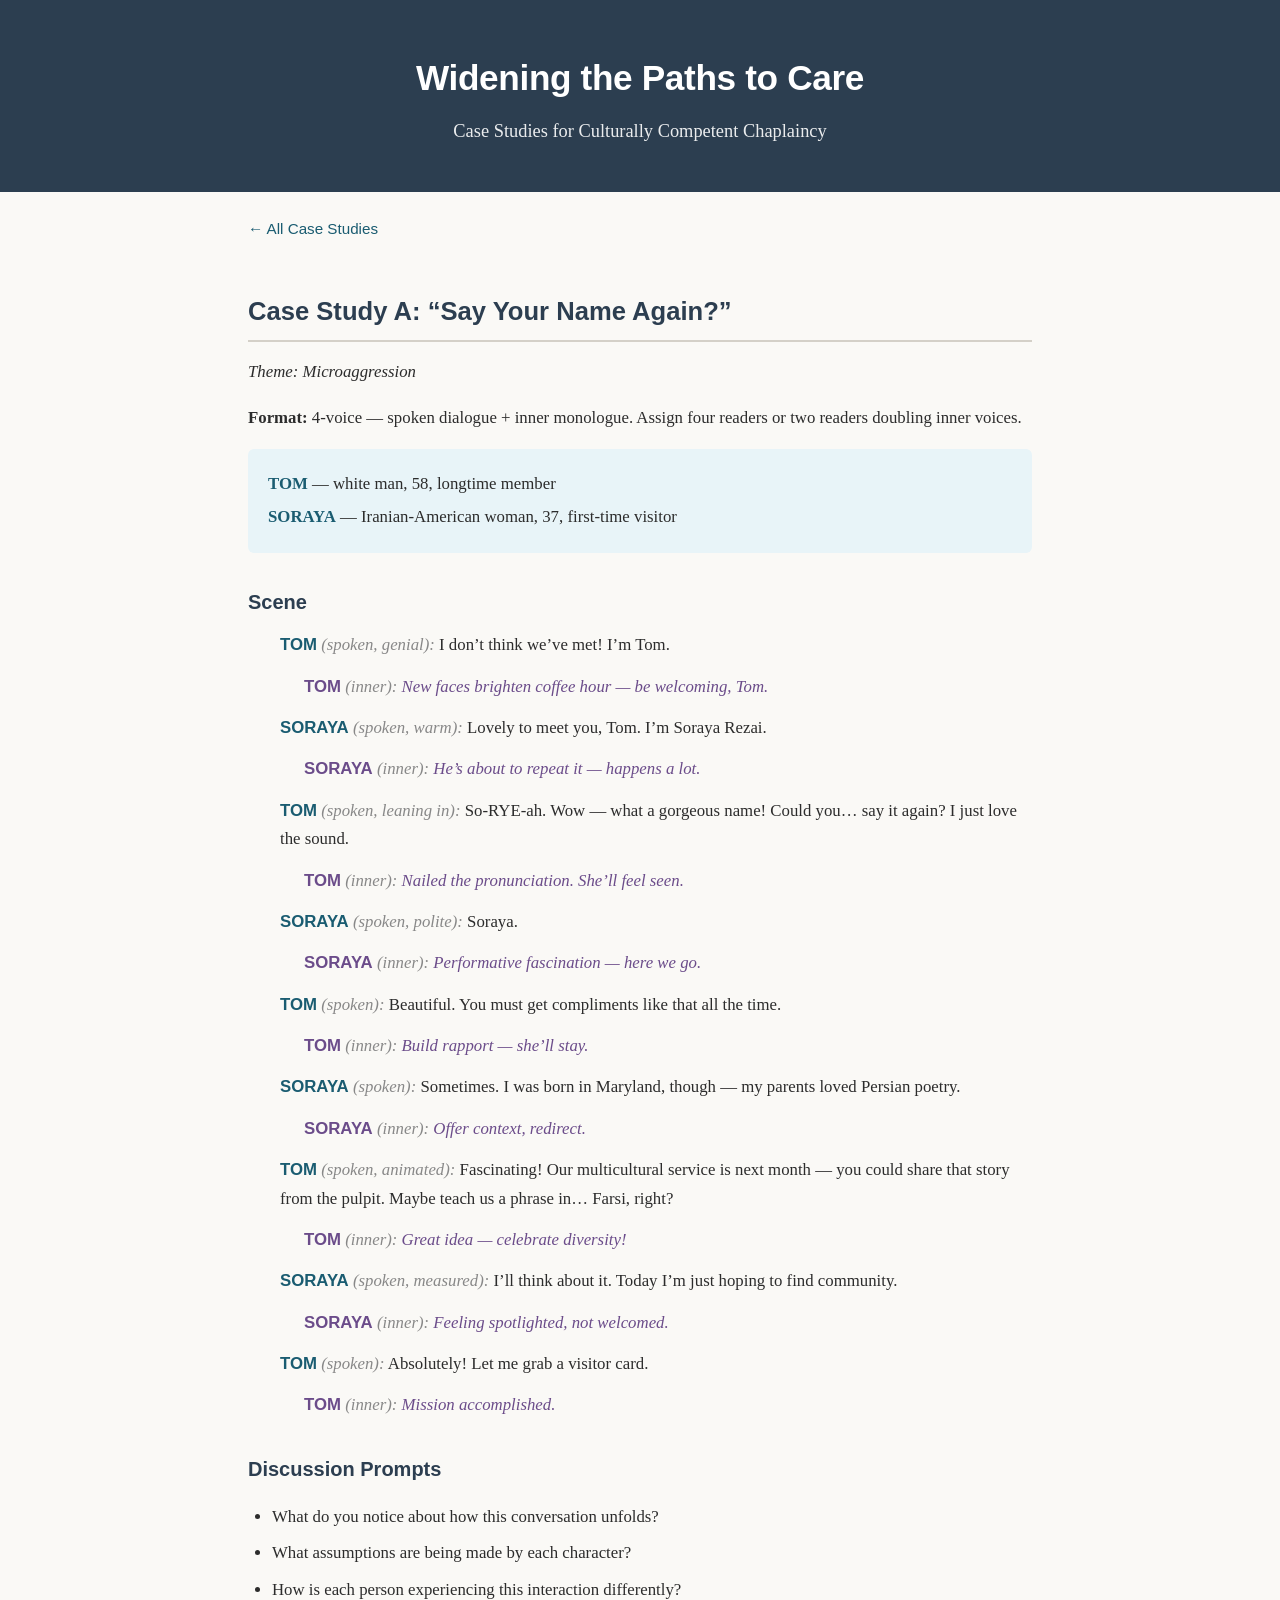
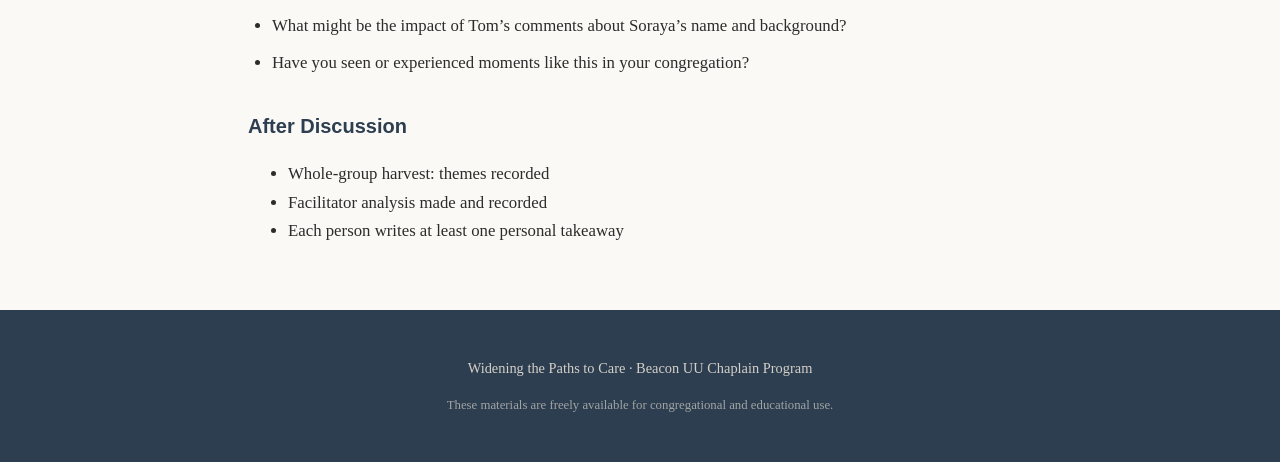
==== case-a.html @ 7339e687 "Initial site: 6 case studies for Widening the Paths to Care Static GitHub Pages site with all case s" ====
<!DOCTYPE html>
<html lang="en">
<head>
  <meta charset="UTF-8">
  <meta name="viewport" content="width=device-width, initial-scale=1.0">
  <title>Case A: Say Your Name Again? — Widening the Paths to Care</title>
  <link rel="stylesheet" href="style.css">
</head>
<body>
  <header class="site-header">
    <div class="container">
      <h1>Widening the Paths to Care</h1>
      <p class="subtitle">Case Studies for Culturally Competent Chaplaincy</p>
    </div>
  </header>

  <main class="container">
    <a href="index.html" class="back-link">&larr; All Case Studies</a>

    <h2>Case Study A: &ldquo;Say Your Name Again?&rdquo;</h2>
    <p><em>Theme: Microaggression</em></p>
    <p><strong>Format:</strong> 4-voice &mdash; spoken dialogue + inner monologue. Assign four readers or two readers doubling inner voices.</p>

    <div class="characters">
      <p><strong>TOM</strong> &mdash; white man, 58, longtime member</p>
      <p><strong>SORAYA</strong> &mdash; Iranian-American woman, 37, first-time visitor</p>
    </div>

    <h3>Scene</h3>

    <div class="line">
      <span class="speaker">TOM</span> <span class="direction">(spoken, genial):</span> I don&rsquo;t think we&rsquo;ve met! I&rsquo;m Tom.
    </div>
    <div class="line line--inner">
      <span class="speaker">TOM</span> <span class="direction">(inner):</span> <span class="thought">New faces brighten coffee hour &mdash; be welcoming, Tom.</span>
    </div>

    <div class="line">
      <span class="speaker">SORAYA</span> <span class="direction">(spoken, warm):</span> Lovely to meet you, Tom. I&rsquo;m Soraya Rezai.
    </div>
    <div class="line line--inner">
      <span class="speaker">SORAYA</span> <span class="direction">(inner):</span> <span class="thought">He&rsquo;s about to repeat it &mdash; happens a lot.</span>
    </div>

    <div class="line">
      <span class="speaker">TOM</span> <span class="direction">(spoken, leaning in):</span> So&#8209;RYE&#8209;ah. Wow &mdash; what a gorgeous name! Could you&hellip; say it again? I just love the sound.
    </div>
    <div class="line line--inner">
      <span class="speaker">TOM</span> <span class="direction">(inner):</span> <span class="thought">Nailed the pronunciation. She&rsquo;ll feel seen.</span>
    </div>

    <div class="line">
      <span class="speaker">SORAYA</span> <span class="direction">(spoken, polite):</span> Soraya.
    </div>
    <div class="line line--inner">
      <span class="speaker">SORAYA</span> <span class="direction">(inner):</span> <span class="thought">Performative fascination &mdash; here we go.</span>
    </div>

    <div class="line">
      <span class="speaker">TOM</span> <span class="direction">(spoken):</span> Beautiful. You must get compliments like that all the time.
    </div>
    <div class="line line--inner">
      <span class="speaker">TOM</span> <span class="direction">(inner):</span> <span class="thought">Build rapport &mdash; she&rsquo;ll stay.</span>
    </div>

    <div class="line">
      <span class="speaker">SORAYA</span> <span class="direction">(spoken):</span> Sometimes. I was born in Maryland, though &mdash; my parents loved Persian poetry.
    </div>
    <div class="line line--inner">
      <span class="speaker">SORAYA</span> <span class="direction">(inner):</span> <span class="thought">Offer context, redirect.</span>
    </div>

    <div class="line">
      <span class="speaker">TOM</span> <span class="direction">(spoken, animated):</span> Fascinating! Our multicultural service is next month &mdash; you could share that story from the pulpit. Maybe teach us a phrase in&hellip; Farsi, right?
    </div>
    <div class="line line--inner">
      <span class="speaker">TOM</span> <span class="direction">(inner):</span> <span class="thought">Great idea &mdash; celebrate diversity!</span>
    </div>

    <div class="line">
      <span class="speaker">SORAYA</span> <span class="direction">(spoken, measured):</span> I&rsquo;ll think about it. Today I&rsquo;m just hoping to find community.
    </div>
    <div class="line line--inner">
      <span class="speaker">SORAYA</span> <span class="direction">(inner):</span> <span class="thought">Feeling spotlighted, not welcomed.</span>
    </div>

    <div class="line">
      <span class="speaker">TOM</span> <span class="direction">(spoken):</span> Absolutely! Let me grab a visitor card.
    </div>
    <div class="line line--inner">
      <span class="speaker">TOM</span> <span class="direction">(inner):</span> <span class="thought">Mission accomplished.</span>
    </div>

    <h3>Discussion Prompts</h3>
    <div class="prompts">
      <ul>
        <li>What do you notice about how this conversation unfolds?</li>
        <li>What assumptions are being made by each character?</li>
        <li>How is each person experiencing this interaction differently?</li>
        <li>What might be the impact of Tom&rsquo;s comments about Soraya&rsquo;s name and background?</li>
        <li>Have you seen or experienced moments like this in your congregation?</li>
      </ul>
    </div>

    <h3>After Discussion</h3>
    <ul>
      <li>Whole-group harvest: themes recorded</li>
      <li>Facilitator analysis made and recorded</li>
      <li>Each person writes at least one personal takeaway</li>
    </ul>
  </main>

  <footer class="site-footer">
    <div class="container">
      <p>Widening the Paths to Care &middot; Beacon UU Chaplain Program</p>
      <p class="footer-note">These materials are freely available for congregational and educational use.</p>
    </div>
  </footer>
</body>
</html>
---- style.css ----
/* =========================================
   Widening the Paths to Care — Site Styles
   Accessible, responsive, print-friendly
   ========================================= */

:root {
  --color-bg: #faf9f6;
  --color-text: #2c2c2c;
  --color-heading: #2c3e50;
  --color-accent: #1a5c71;
  --color-accent-light: #e8f4f8;
  --color-narration: #555;
  --color-inner: #6b4c8a;
  --color-border: #d4d0c8;
  --color-card-bg: #fff;
  --color-card-hover: #f0ede6;
  --color-footer-bg: #2c3e50;
  --color-footer-text: #d4d0c8;
  --color-badge: #c0392b;
  --font-body: 'Georgia', 'Times New Roman', serif;
  --font-heading: 'Calibri', 'Segoe UI', 'Helvetica Neue', sans-serif;
  --max-width: 52rem;
}

/* Reset & base */
*, *::before, *::after { box-sizing: border-box; }

body {
  margin: 0;
  padding: 0;
  font-family: var(--font-body);
  font-size: 1.05rem;
  line-height: 1.7;
  color: var(--color-text);
  background: var(--color-bg);
}

.container {
  max-width: var(--max-width);
  margin: 0 auto;
  padding: 0 1.5rem;
}

/* Header */
.site-header {
  background: var(--color-heading);
  color: #fff;
  padding: 3rem 0 2.5rem;
  text-align: center;
}
.site-header h1 {
  font-family: var(--font-heading);
  font-size: 2.2rem;
  margin: 0 0 0.5rem;
  font-weight: 700;
  letter-spacing: -0.01em;
}
.site-header .subtitle {
  font-size: 1.15rem;
  opacity: 0.9;
  margin: 0 0 0.3rem;
}
.site-header .tagline {
  font-size: 0.9rem;
  opacity: 0.65;
  margin: 0;
}

/* Navigation back link on sub-pages */
.back-link {
  display: inline-block;
  margin: 1.5rem 0 0.5rem;
  color: var(--color-accent);
  text-decoration: none;
  font-family: var(--font-heading);
  font-size: 0.95rem;
}
.back-link:hover { text-decoration: underline; }

/* Headings */
h2 {
  font-family: var(--font-heading);
  color: var(--color-heading);
  font-size: 1.6rem;
  margin: 2.5rem 0 1rem;
  border-bottom: 2px solid var(--color-border);
  padding-bottom: 0.4rem;
}
h3 {
  font-family: var(--font-heading);
  color: var(--color-heading);
  font-size: 1.25rem;
  margin: 2rem 0 0.75rem;
}

/* Intro */
.intro { margin-top: 2rem; }
.intro ul {
  padding-left: 1.5rem;
}
.intro li {
  margin-bottom: 0.4rem;
}

/* Card grid for case study nav */
.card-grid {
  display: grid;
  grid-template-columns: repeat(auto-fill, minmax(16rem, 1fr));
  gap: 1rem;
  margin: 1.5rem 0;
}
.card {
  display: flex;
  flex-direction: column;
  background: var(--color-card-bg);
  border: 1px solid var(--color-border);
  border-radius: 8px;
  padding: 1.25rem;
  text-decoration: none;
  color: var(--color-text);
  transition: background 0.15s, box-shadow 0.15s;
  position: relative;
}
.card:hover, .card:focus {
  background: var(--color-card-hover);
  box-shadow: 0 2px 8px rgba(0,0,0,0.08);
}
.card-label {
  font-family: var(--font-heading);
  font-size: 0.8rem;
  text-transform: uppercase;
  letter-spacing: 0.08em;
  color: var(--color-accent);
  font-weight: 700;
}
.card-title {
  font-size: 1.15rem;
  font-weight: 600;
  margin: 0.3rem 0;
  color: var(--color-heading);
}
.card-theme {
  font-size: 0.88rem;
  color: var(--color-narration);
  font-style: italic;
}
.card-badge {
  position: absolute;
  top: 0.75rem;
  right: 0.75rem;
  background: var(--color-badge);
  color: #fff;
  font-family: var(--font-heading);
  font-size: 0.7rem;
  font-weight: 700;
  text-transform: uppercase;
  letter-spacing: 0.05em;
  padding: 0.15rem 0.5rem;
  border-radius: 3px;
}

/* Format note boxes */
.format-grid {
  display: grid;
  grid-template-columns: 1fr 1fr;
  gap: 1rem;
  margin: 1rem 0;
}
.format-box {
  background: var(--color-accent-light);
  border-left: 4px solid var(--color-accent);
  padding: 1rem 1.25rem;
  border-radius: 0 6px 6px 0;
}
.format-box h3 {
  margin-top: 0;
  font-size: 1.05rem;
}
.format-box p { margin: 0.5rem 0 0; font-size: 0.95rem; }

@media (max-width: 600px) {
  .format-grid { grid-template-columns: 1fr; }
}

/* =========================================
   Case study page styles
   ========================================= */

/* Characters list */
.characters {
  background: var(--color-accent-light);
  border-radius: 6px;
  padding: 1rem 1.25rem;
  margin: 1rem 0 1.5rem;
}
.characters p { margin: 0.3rem 0; }
.characters strong { color: var(--color-accent); }

/* Narration (stage directions) */
.narration {
  font-style: italic;
  color: var(--color-narration);
  margin: 1rem 0;
  padding-left: 1.25rem;
  border-left: 3px solid var(--color-border);
}

/* Dialogue line */
.line {
  margin: 0.8rem 0;
  padding-left: 2rem;
}
.line .speaker {
  font-weight: 700;
  color: var(--color-accent);
  font-family: var(--font-heading);
}
.line .direction {
  font-style: italic;
  color: #888;
}

/* Inner monologue (Cases A-D) */
.line--inner {
  margin: 0.3rem 0 0.8rem;
  padding-left: 3.5rem;
}
.line--inner .speaker {
  font-weight: 700;
  color: var(--color-inner);
  font-family: var(--font-heading);
}
.line--inner .thought {
  font-style: italic;
  color: var(--color-inner);
}

/* Discussion prompts / questions */
.questions ol {
  padding-left: 1.5rem;
}
.questions li {
  margin-bottom: 0.75rem;
}
.questions .q-label {
  font-weight: 700;
  font-family: var(--font-heading);
  color: var(--color-accent);
}

/* Discussion prompts (original A-D style) */
.prompts ul {
  padding-left: 1.5rem;
}
.prompts li { margin-bottom: 0.5rem; }

/* Facilitator guidance */
.guidance {
  margin-top: 2rem;
}
.time-block {
  margin: 1.25rem 0;
}
.time-block h4 {
  font-family: var(--font-heading);
  color: var(--color-accent);
  font-size: 1rem;
  margin: 0 0 0.4rem;
}

/* Tables */
.choices-table {
  width: 100%;
  border-collapse: collapse;
  margin: 1rem 0 1.5rem;
  font-size: 0.95rem;
}
.choices-table th {
  background: var(--color-accent);
  color: #fff;
  font-family: var(--font-heading);
  padding: 0.6rem 0.8rem;
  text-align: left;
}
.choices-table td {
  padding: 0.6rem 0.8rem;
  border-bottom: 1px solid var(--color-border);
  vertical-align: top;
}
.choices-table tr:nth-child(even) td {
  background: var(--color-accent-light);
}

/* Principles */
.principles {
  margin: 1.5rem 0;
}
.principle {
  margin: 0.75rem 0;
  padding-left: 1rem;
  border-left: 3px solid var(--color-accent);
}
.principle strong {
  font-family: var(--font-heading);
  color: var(--color-accent);
}

/* Footer */
.site-footer {
  background: var(--color-footer-bg);
  color: var(--color-footer-text);
  text-align: center;
  padding: 2rem 0;
  margin-top: 4rem;
  font-size: 0.9rem;
}
.footer-note {
  opacity: 0.7;
  font-size: 0.8rem;
}

/* Links */
a { color: var(--color-accent); }
a:hover { color: var(--color-heading); }

/* =========================================
   Print styles
   ========================================= */
@media print {
  .site-header { background: none; color: var(--color-heading); padding: 1rem 0; }
  .site-footer, .back-link, .card-grid, .case-nav { display: none; }
  body { font-size: 10pt; line-height: 1.5; }
  .container { max-width: 100%; padding: 0; }
  .narration { border-left-color: #999; }
  .line { padding-left: 1.5rem; }
  .line--inner { padding-left: 2.5rem; }
  .choices-table th { background: #ccc; color: #000; }
  h2 { page-break-after: avoid; }
  .characters, .format-box { background: #f0f0f0; }
}

/* =========================================
   Responsive
   ========================================= */
@media (max-width: 600px) {
  .site-header h1 { font-size: 1.6rem; }
  .card-grid { grid-template-columns: 1fr; }
  .line { padding-left: 1rem; }
  .line--inner { padding-left: 2rem; }
  h2 { font-size: 1.35rem; }
}
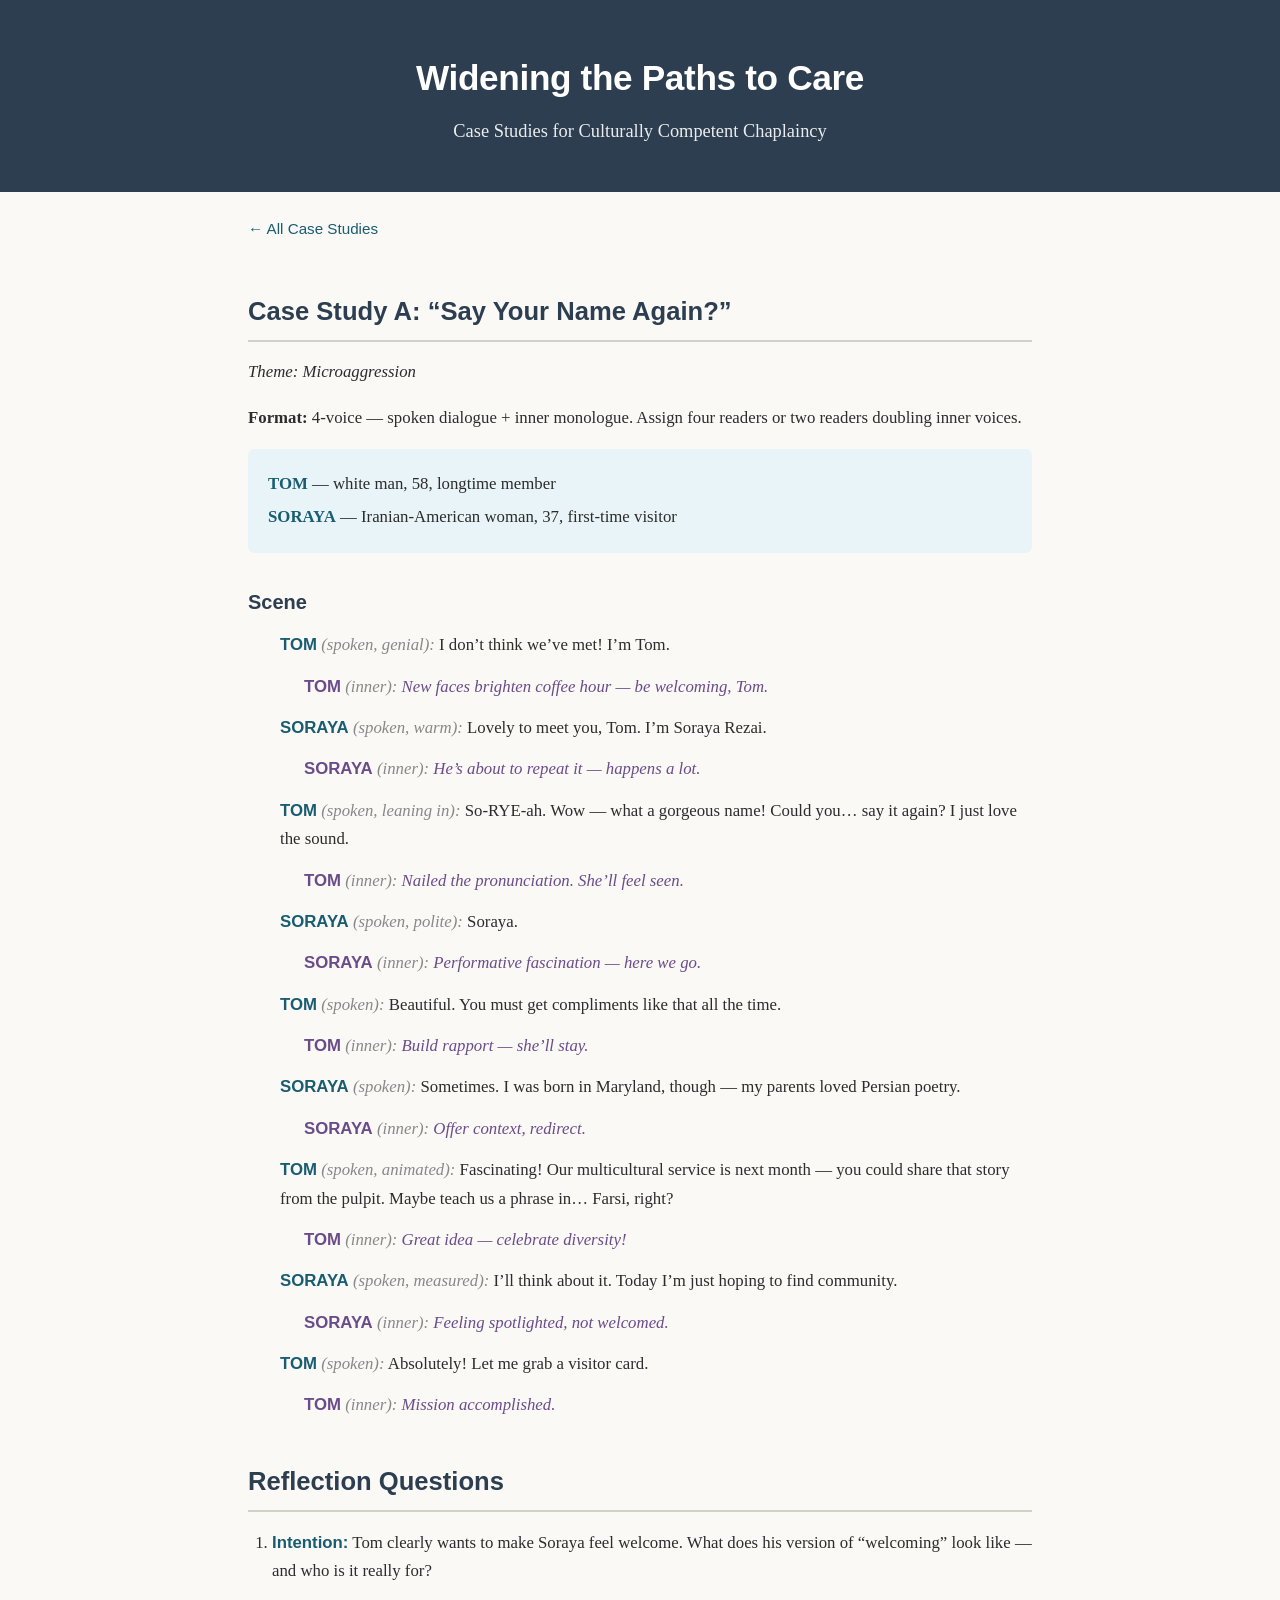
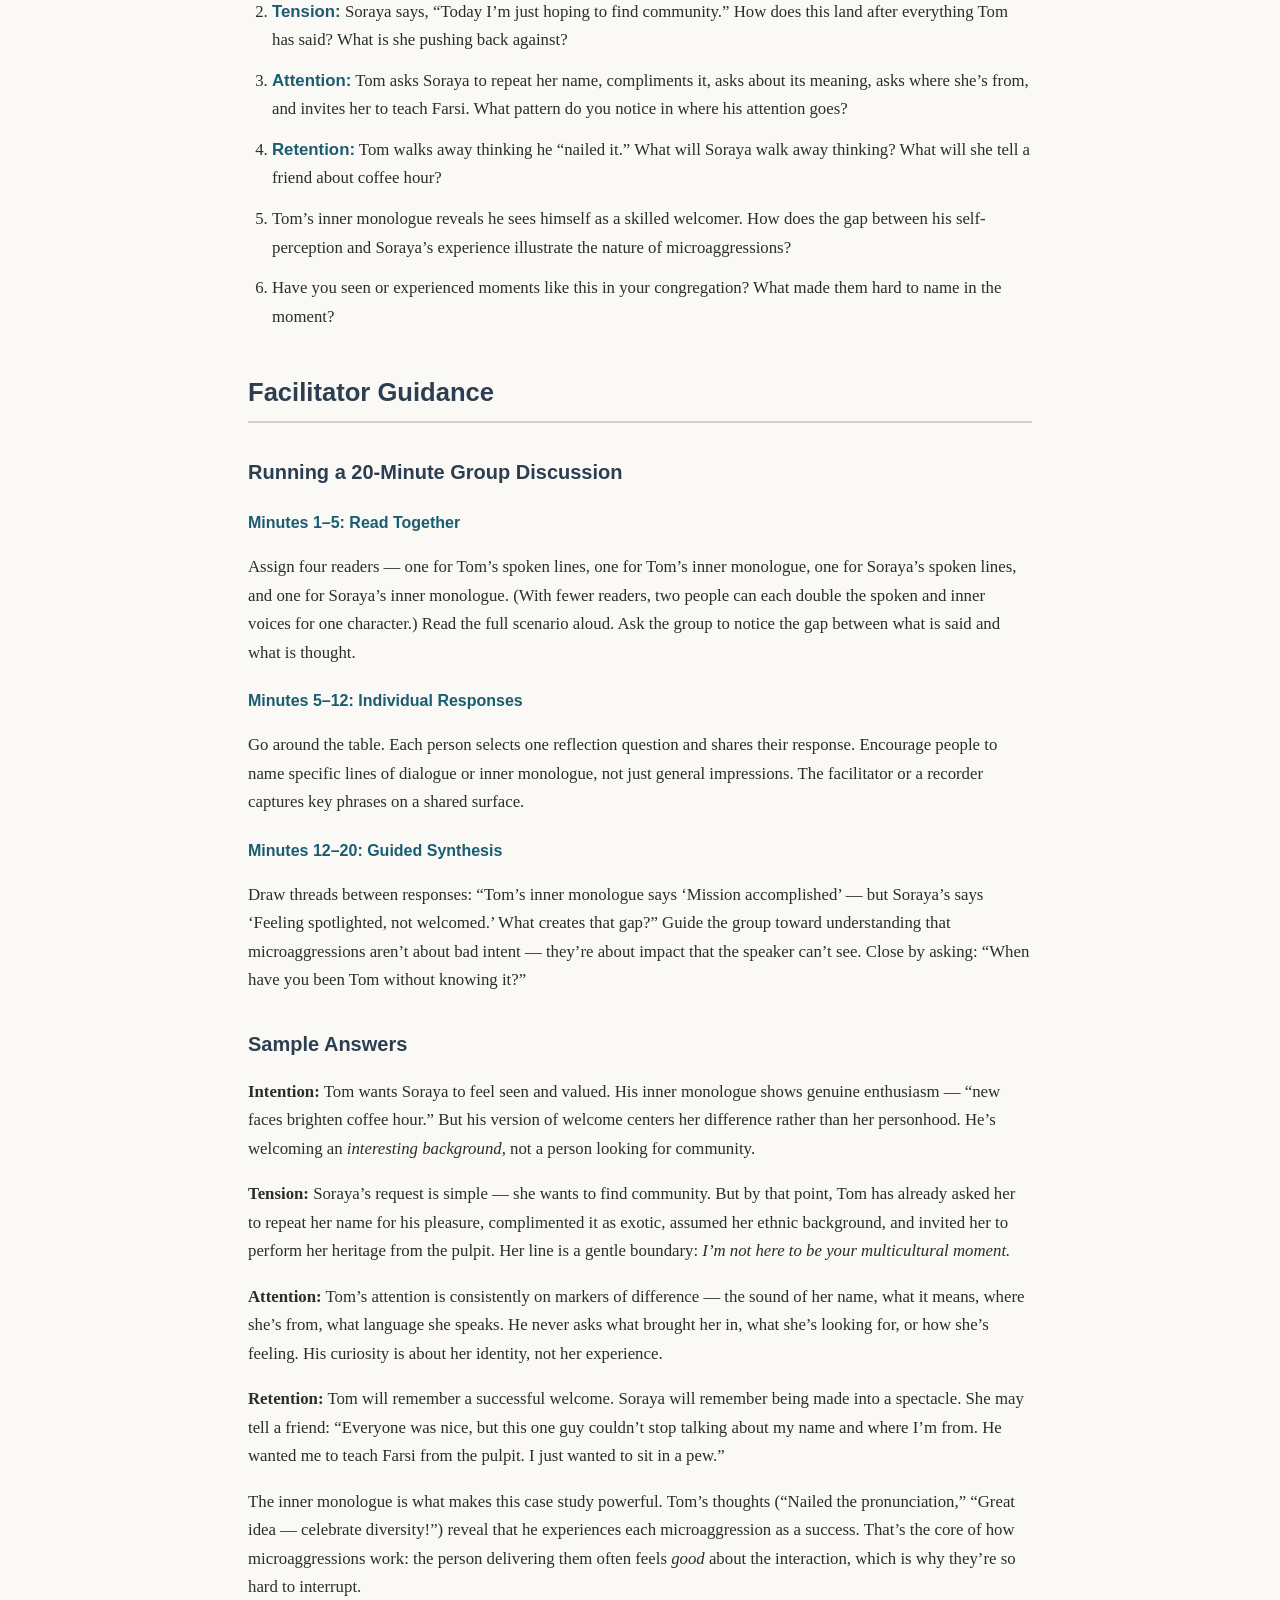
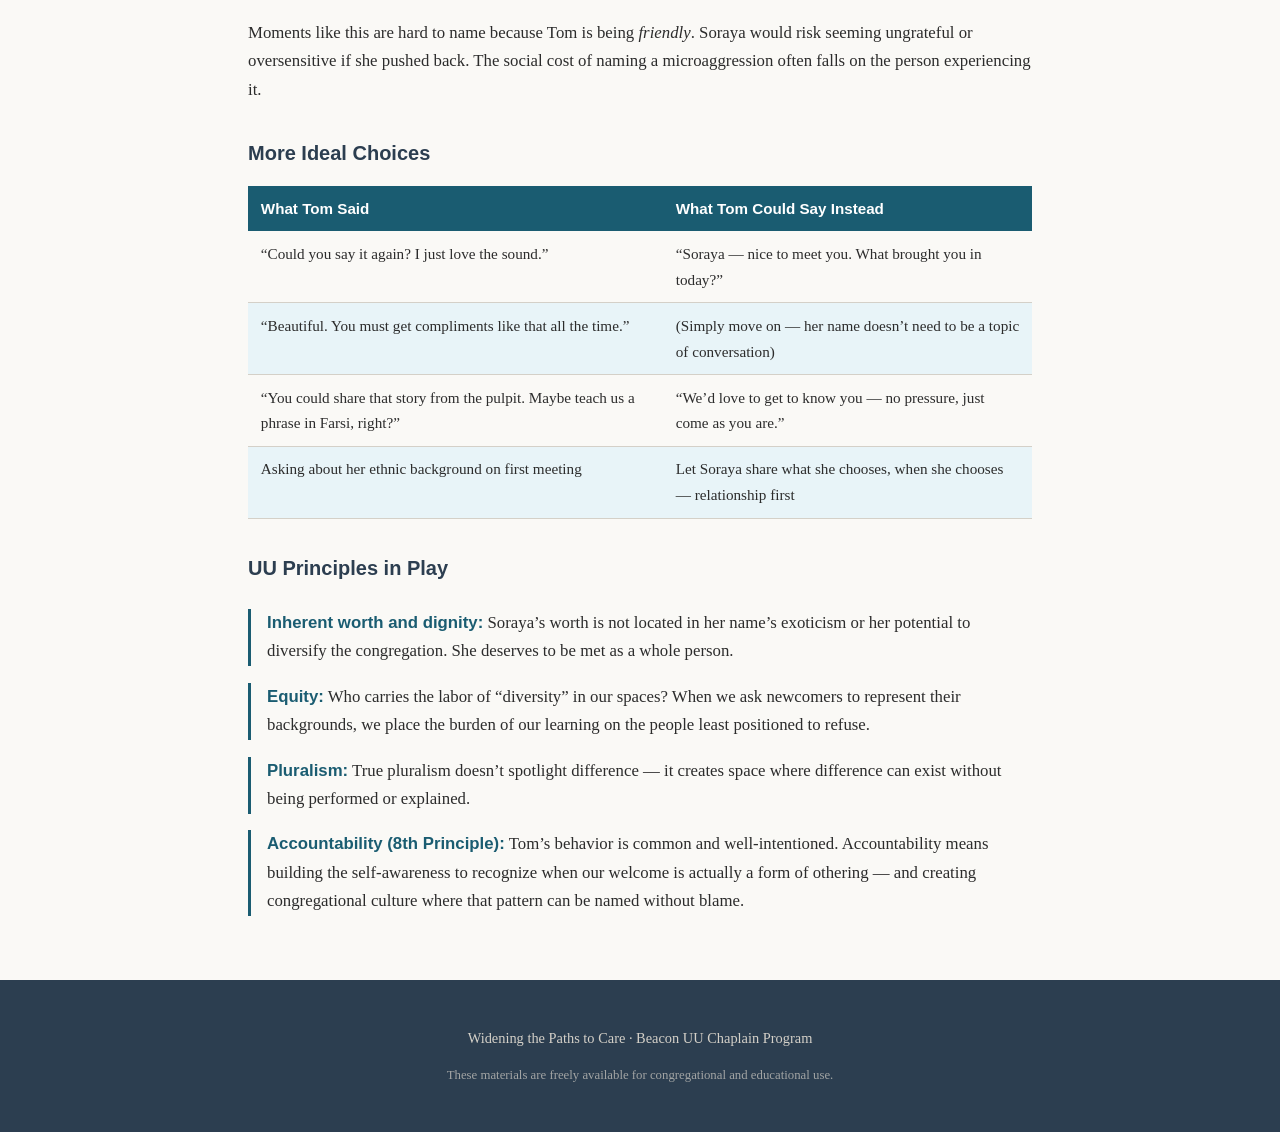
==== commit 7deb9246: "Add full facilitator guidance to Cases A-D Each original case study now includes reflection question" ====
--- a/case-a.html
+++ b/case-a.html
@@ -91,23 +91,97 @@
       <span class="speaker">TOM</span> <span class="direction">(inner):</span> <span class="thought">Mission accomplished.</span>
     </div>
 
-    <h3>Discussion Prompts</h3>
-    <div class="prompts">
-      <ul>
-        <li>What do you notice about how this conversation unfolds?</li>
-        <li>What assumptions are being made by each character?</li>
-        <li>How is each person experiencing this interaction differently?</li>
-        <li>What might be the impact of Tom&rsquo;s comments about Soraya&rsquo;s name and background?</li>
-        <li>Have you seen or experienced moments like this in your congregation?</li>
-      </ul>
+    <!-- REFLECTION QUESTIONS -->
+    <h2>Reflection Questions</h2>
+    <div class="questions">
+      <ol>
+        <li><span class="q-label">Intention:</span> Tom clearly wants to make Soraya feel welcome. What does his version of &ldquo;welcoming&rdquo; look like &mdash; and who is it really for?</li>
+        <li><span class="q-label">Tension:</span> Soraya says, &ldquo;Today I&rsquo;m just hoping to find community.&rdquo; How does this land after everything Tom has said? What is she pushing back against?</li>
+        <li><span class="q-label">Attention:</span> Tom asks Soraya to repeat her name, compliments it, asks about its meaning, asks where she&rsquo;s from, and invites her to teach Farsi. What pattern do you notice in where his attention goes?</li>
+        <li><span class="q-label">Retention:</span> Tom walks away thinking he &ldquo;nailed it.&rdquo; What will Soraya walk away thinking? What will she tell a friend about coffee hour?</li>
+        <li>Tom&rsquo;s inner monologue reveals he sees himself as a skilled welcomer. How does the gap between his self-perception and Soraya&rsquo;s experience illustrate the nature of microaggressions?</li>
+        <li>Have you seen or experienced moments like this in your congregation? What made them hard to name in the moment?</li>
+      </ol>
     </div>
 
-    <h3>After Discussion</h3>
-    <ul>
-      <li>Whole-group harvest: themes recorded</li>
-      <li>Facilitator analysis made and recorded</li>
-      <li>Each person writes at least one personal takeaway</li>
-    </ul>
+    <!-- FACILITATOR GUIDANCE -->
+    <h2>Facilitator Guidance</h2>
+    <div class="guidance">
+      <h3>Running a 20-Minute Group Discussion</h3>
+
+      <div class="time-block">
+        <h4>Minutes 1&ndash;5: Read Together</h4>
+        <p>Assign four readers &mdash; one for Tom&rsquo;s spoken lines, one for Tom&rsquo;s inner monologue, one for Soraya&rsquo;s spoken lines, and one for Soraya&rsquo;s inner monologue. (With fewer readers, two people can each double the spoken and inner voices for one character.) Read the full scenario aloud. Ask the group to notice the gap between what is said and what is thought.</p>
+      </div>
+
+      <div class="time-block">
+        <h4>Minutes 5&ndash;12: Individual Responses</h4>
+        <p>Go around the table. Each person selects one reflection question and shares their response. Encourage people to name specific lines of dialogue or inner monologue, not just general impressions. The facilitator or a recorder captures key phrases on a shared surface.</p>
+      </div>
+
+      <div class="time-block">
+        <h4>Minutes 12&ndash;20: Guided Synthesis</h4>
+        <p>Draw threads between responses: &ldquo;Tom&rsquo;s inner monologue says &lsquo;Mission accomplished&rsquo; &mdash; but Soraya&rsquo;s says &lsquo;Feeling spotlighted, not welcomed.&rsquo; What creates that gap?&rdquo; Guide the group toward understanding that microaggressions aren&rsquo;t about bad intent &mdash; they&rsquo;re about impact that the speaker can&rsquo;t see. Close by asking: &ldquo;When have you been Tom without knowing it?&rdquo;</p>
+      </div>
+
+      <h3>Sample Answers</h3>
+
+      <p><strong>Intention:</strong> Tom wants Soraya to feel seen and valued. His inner monologue shows genuine enthusiasm &mdash; &ldquo;new faces brighten coffee hour.&rdquo; But his version of welcome centers her difference rather than her personhood. He&rsquo;s welcoming an <em>interesting background</em>, not a person looking for community.</p>
+
+      <p><strong>Tension:</strong> Soraya&rsquo;s request is simple &mdash; she wants to find community. But by that point, Tom has already asked her to repeat her name for his pleasure, complimented it as exotic, assumed her ethnic background, and invited her to perform her heritage from the pulpit. Her line is a gentle boundary: <em>I&rsquo;m not here to be your multicultural moment.</em></p>
+
+      <p><strong>Attention:</strong> Tom&rsquo;s attention is consistently on markers of difference &mdash; the sound of her name, what it means, where she&rsquo;s from, what language she speaks. He never asks what brought her in, what she&rsquo;s looking for, or how she&rsquo;s feeling. His curiosity is about her identity, not her experience.</p>
+
+      <p><strong>Retention:</strong> Tom will remember a successful welcome. Soraya will remember being made into a spectacle. She may tell a friend: &ldquo;Everyone was nice, but this one guy couldn&rsquo;t stop talking about my name and where I&rsquo;m from. He wanted me to teach Farsi from the pulpit. I just wanted to sit in a pew.&rdquo;</p>
+
+      <p>The inner monologue is what makes this case study powerful. Tom&rsquo;s thoughts (&ldquo;Nailed the pronunciation,&rdquo; &ldquo;Great idea &mdash; celebrate diversity!&rdquo;) reveal that he experiences each microaggression as a success. That&rsquo;s the core of how microaggressions work: the person delivering them often feels <em>good</em> about the interaction, which is why they&rsquo;re so hard to interrupt.</p>
+
+      <p>Moments like this are hard to name because Tom is being <em>friendly</em>. Soraya would risk seeming ungrateful or oversensitive if she pushed back. The social cost of naming a microaggression often falls on the person experiencing it.</p>
+
+      <h3>More Ideal Choices</h3>
+      <table class="choices-table">
+        <thead>
+          <tr>
+            <th>What Tom Said</th>
+            <th>What Tom Could Say Instead</th>
+          </tr>
+        </thead>
+        <tbody>
+          <tr>
+            <td>&ldquo;Could you say it again? I just love the sound.&rdquo;</td>
+            <td>&ldquo;Soraya &mdash; nice to meet you. What brought you in today?&rdquo;</td>
+          </tr>
+          <tr>
+            <td>&ldquo;Beautiful. You must get compliments like that all the time.&rdquo;</td>
+            <td>(Simply move on &mdash; her name doesn&rsquo;t need to be a topic of conversation)</td>
+          </tr>
+          <tr>
+            <td>&ldquo;You could share that story from the pulpit. Maybe teach us a phrase in Farsi, right?&rdquo;</td>
+            <td>&ldquo;We&rsquo;d love to get to know you &mdash; no pressure, just come as you are.&rdquo;</td>
+          </tr>
+          <tr>
+            <td>Asking about her ethnic background on first meeting</td>
+            <td>Let Soraya share what she chooses, when she chooses &mdash; relationship first</td>
+          </tr>
+        </tbody>
+      </table>
+
+      <h3>UU Principles in Play</h3>
+      <div class="principles">
+        <div class="principle">
+          <p><strong>Inherent worth and dignity:</strong> Soraya&rsquo;s worth is not located in her name&rsquo;s exoticism or her potential to diversify the congregation. She deserves to be met as a whole person.</p>
+        </div>
+        <div class="principle">
+          <p><strong>Equity:</strong> Who carries the labor of &ldquo;diversity&rdquo; in our spaces? When we ask newcomers to represent their backgrounds, we place the burden of our learning on the people least positioned to refuse.</p>
+        </div>
+        <div class="principle">
+          <p><strong>Pluralism:</strong> True pluralism doesn&rsquo;t spotlight difference &mdash; it creates space where difference can exist without being performed or explained.</p>
+        </div>
+        <div class="principle">
+          <p><strong>Accountability (8th Principle):</strong> Tom&rsquo;s behavior is common and well-intentioned. Accountability means building the self-awareness to recognize when our welcome is actually a form of othering &mdash; and creating congregational culture where that pattern can be named without blame.</p>
+        </div>
+      </div>
+    </div>
   </main>
 
   <footer class="site-footer">
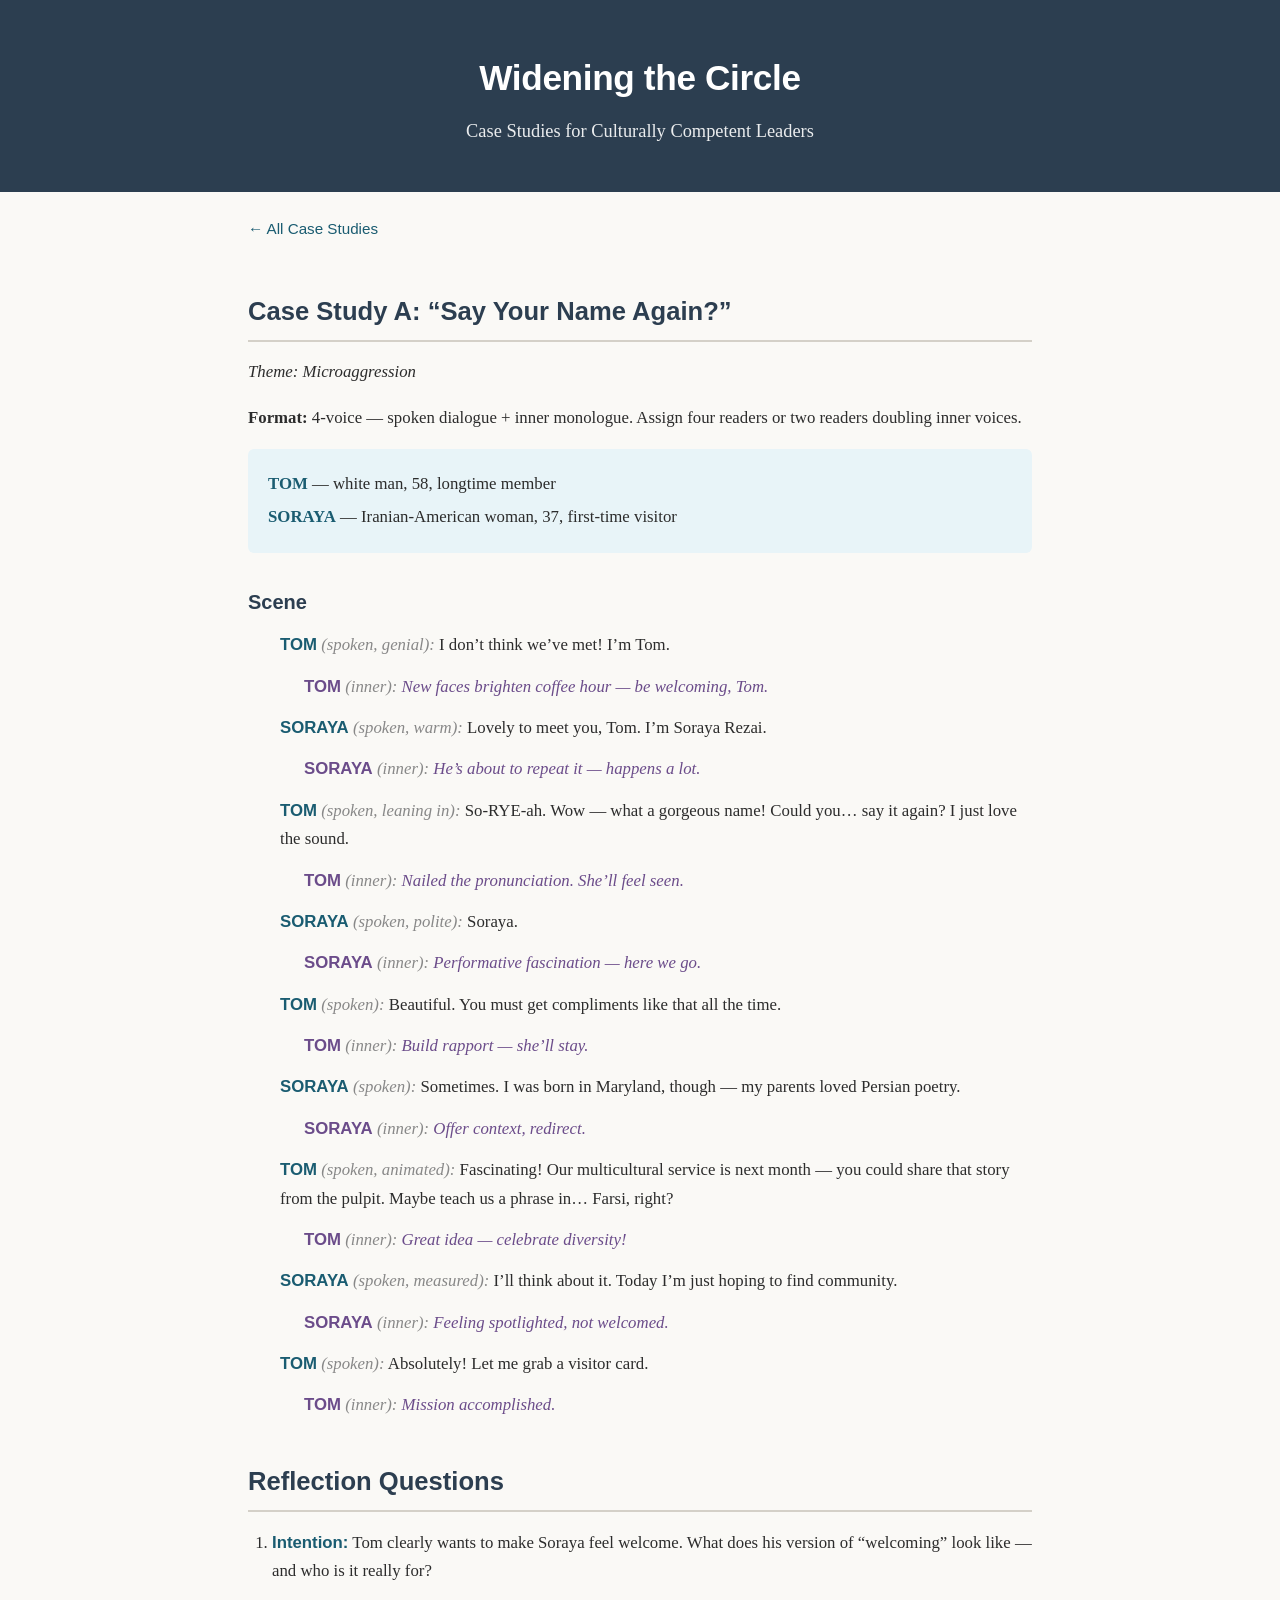
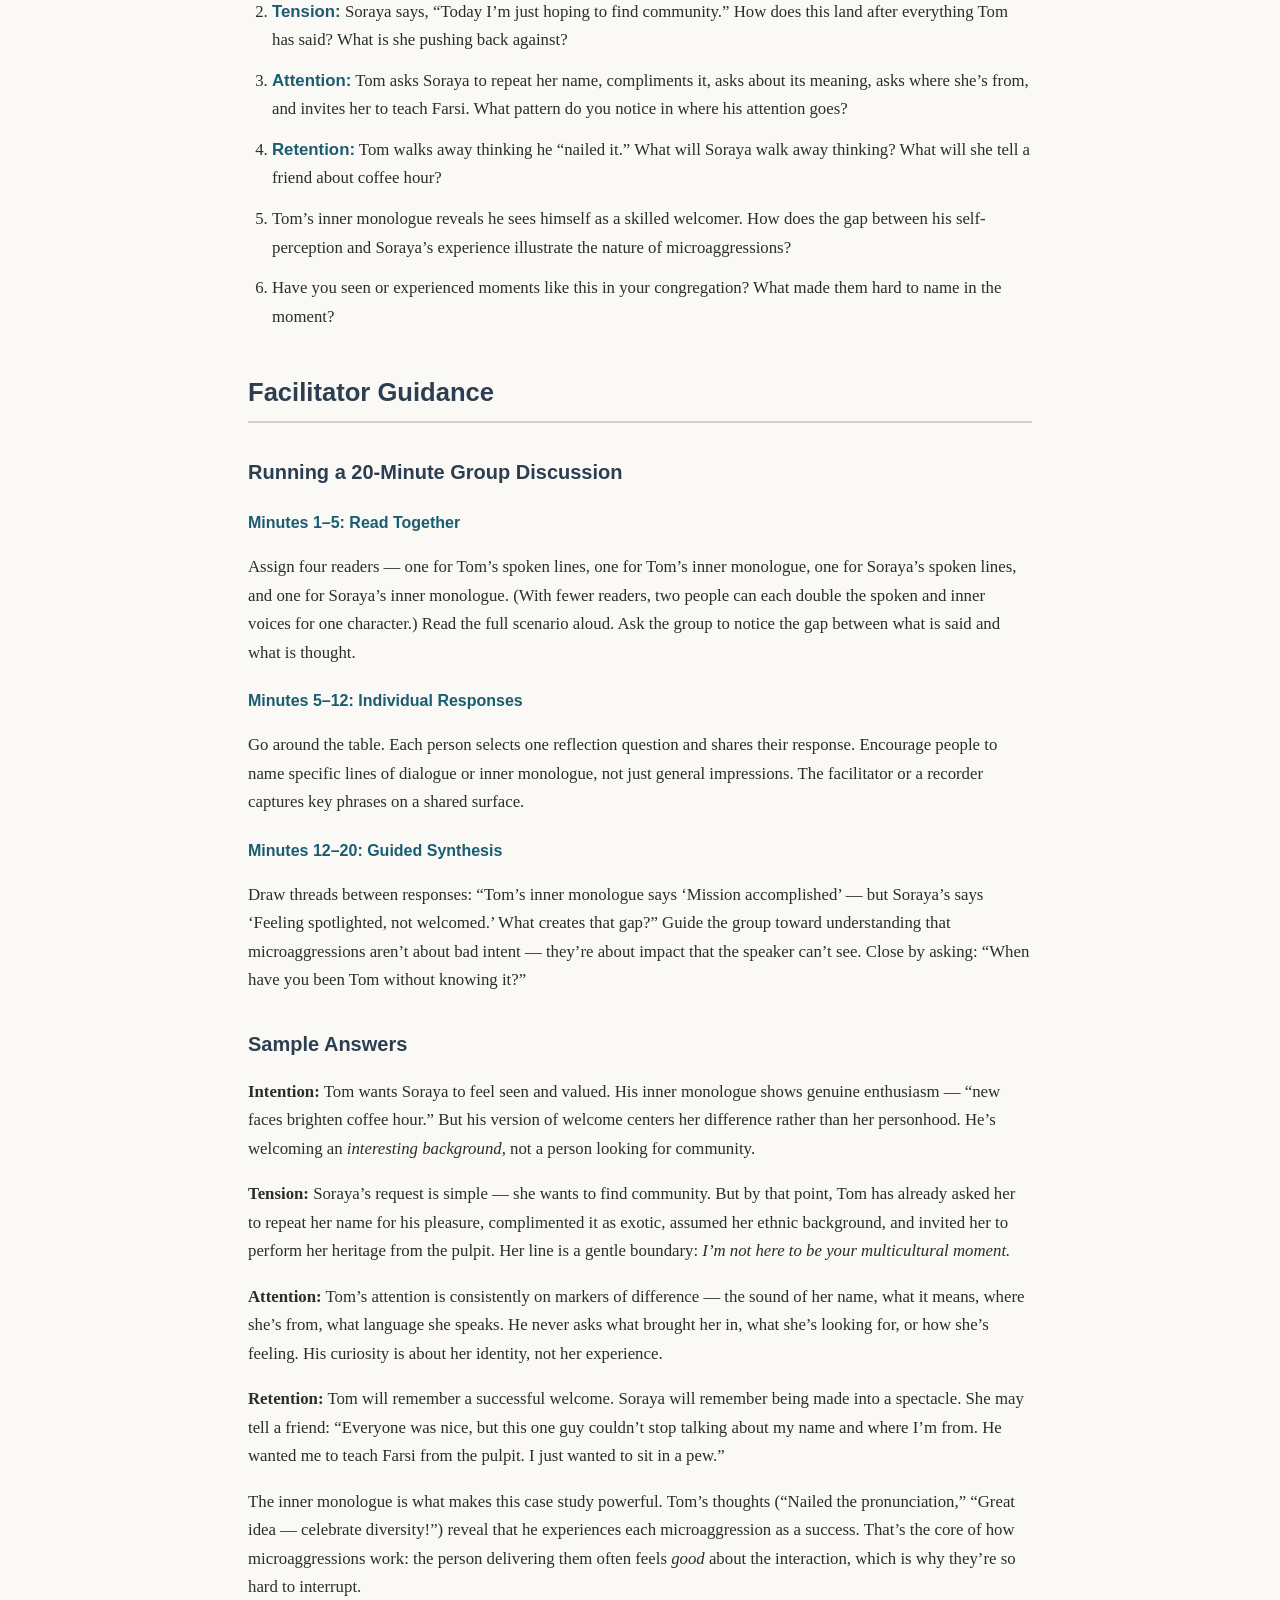
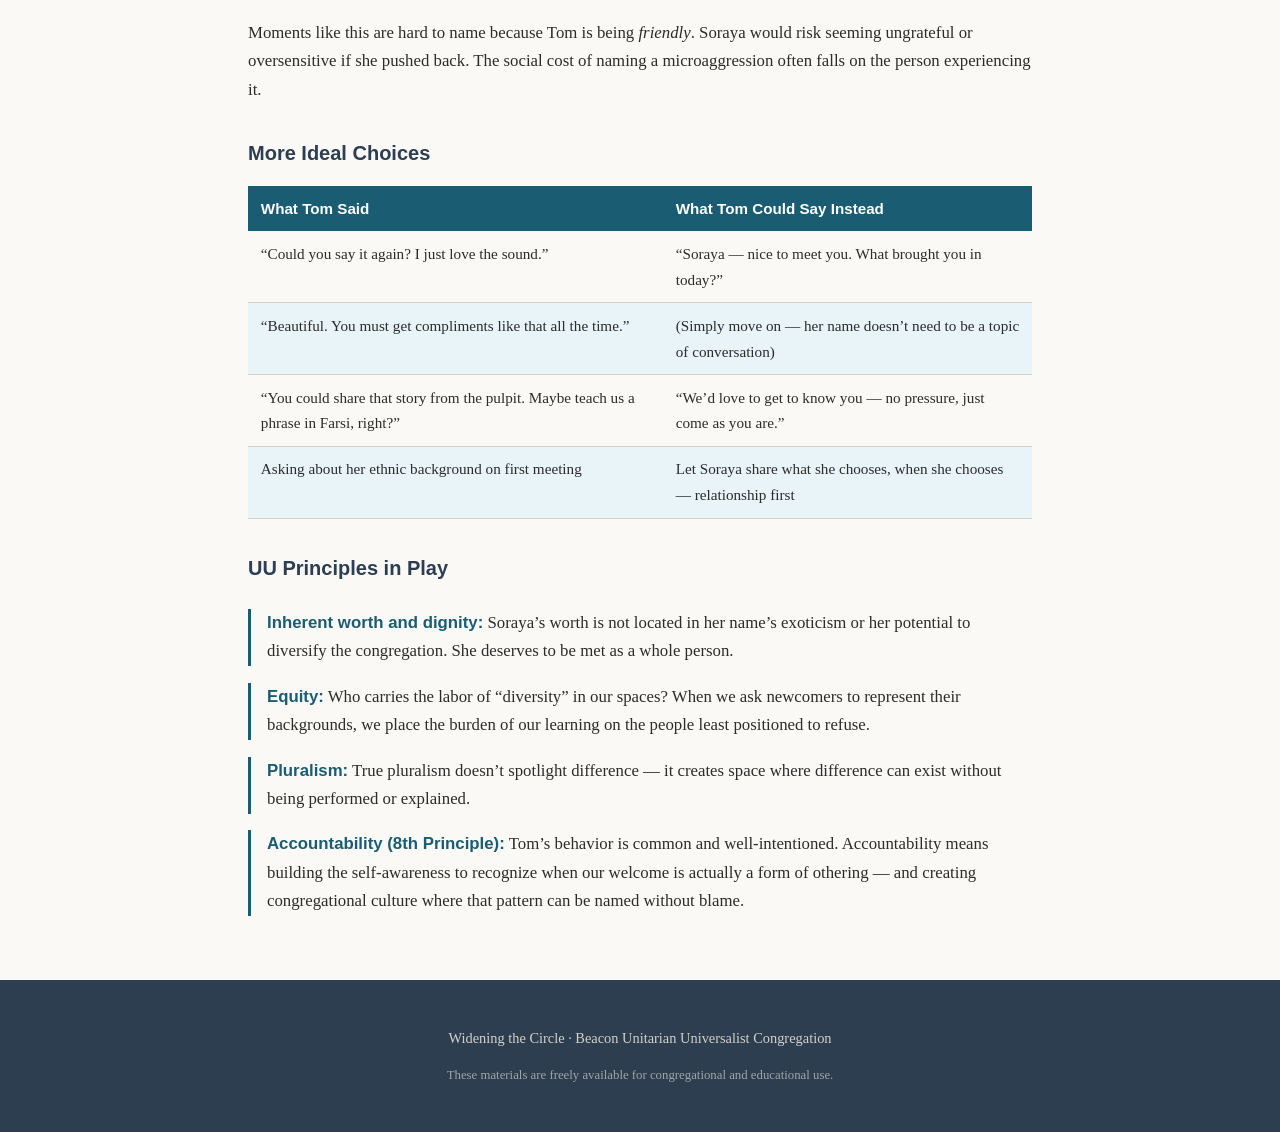
==== commit eed577a3: "Rebrand to Widening the Circle - Rename from "Widening the Paths to Care" to "Widening the Circle" -" ====
--- a/case-a.html
+++ b/case-a.html
@@ -3,14 +3,14 @@
 <head>
   <meta charset="UTF-8">
   <meta name="viewport" content="width=device-width, initial-scale=1.0">
-  <title>Case A: Say Your Name Again? — Widening the Paths to Care</title>
+  <title>Case A: Say Your Name Again? — Widening the Circle</title>
   <link rel="stylesheet" href="style.css">
 </head>
 <body>
   <header class="site-header">
     <div class="container">
-      <h1>Widening the Paths to Care</h1>
-      <p class="subtitle">Case Studies for Culturally Competent Chaplaincy</p>
+      <h1>Widening the Circle</h1>
+      <p class="subtitle">Case Studies for Culturally Competent Leaders</p>
     </div>
   </header>
 
@@ -186,7 +186,7 @@
 
   <footer class="site-footer">
     <div class="container">
-      <p>Widening the Paths to Care &middot; Beacon UU Chaplain Program</p>
+      <p>Widening the Circle &middot; Beacon Unitarian Universalist Congregation</p>
       <p class="footer-note">These materials are freely available for congregational and educational use.</p>
     </div>
   </footer>
--- a/style.css
+++ b/style.css
@@ -1,5 +1,5 @@
 /* =========================================
-   Widening the Paths to Care — Site Styles
+   Widening the Circle — Site Styles
    Accessible, responsive, print-friendly
    ========================================= */
 
